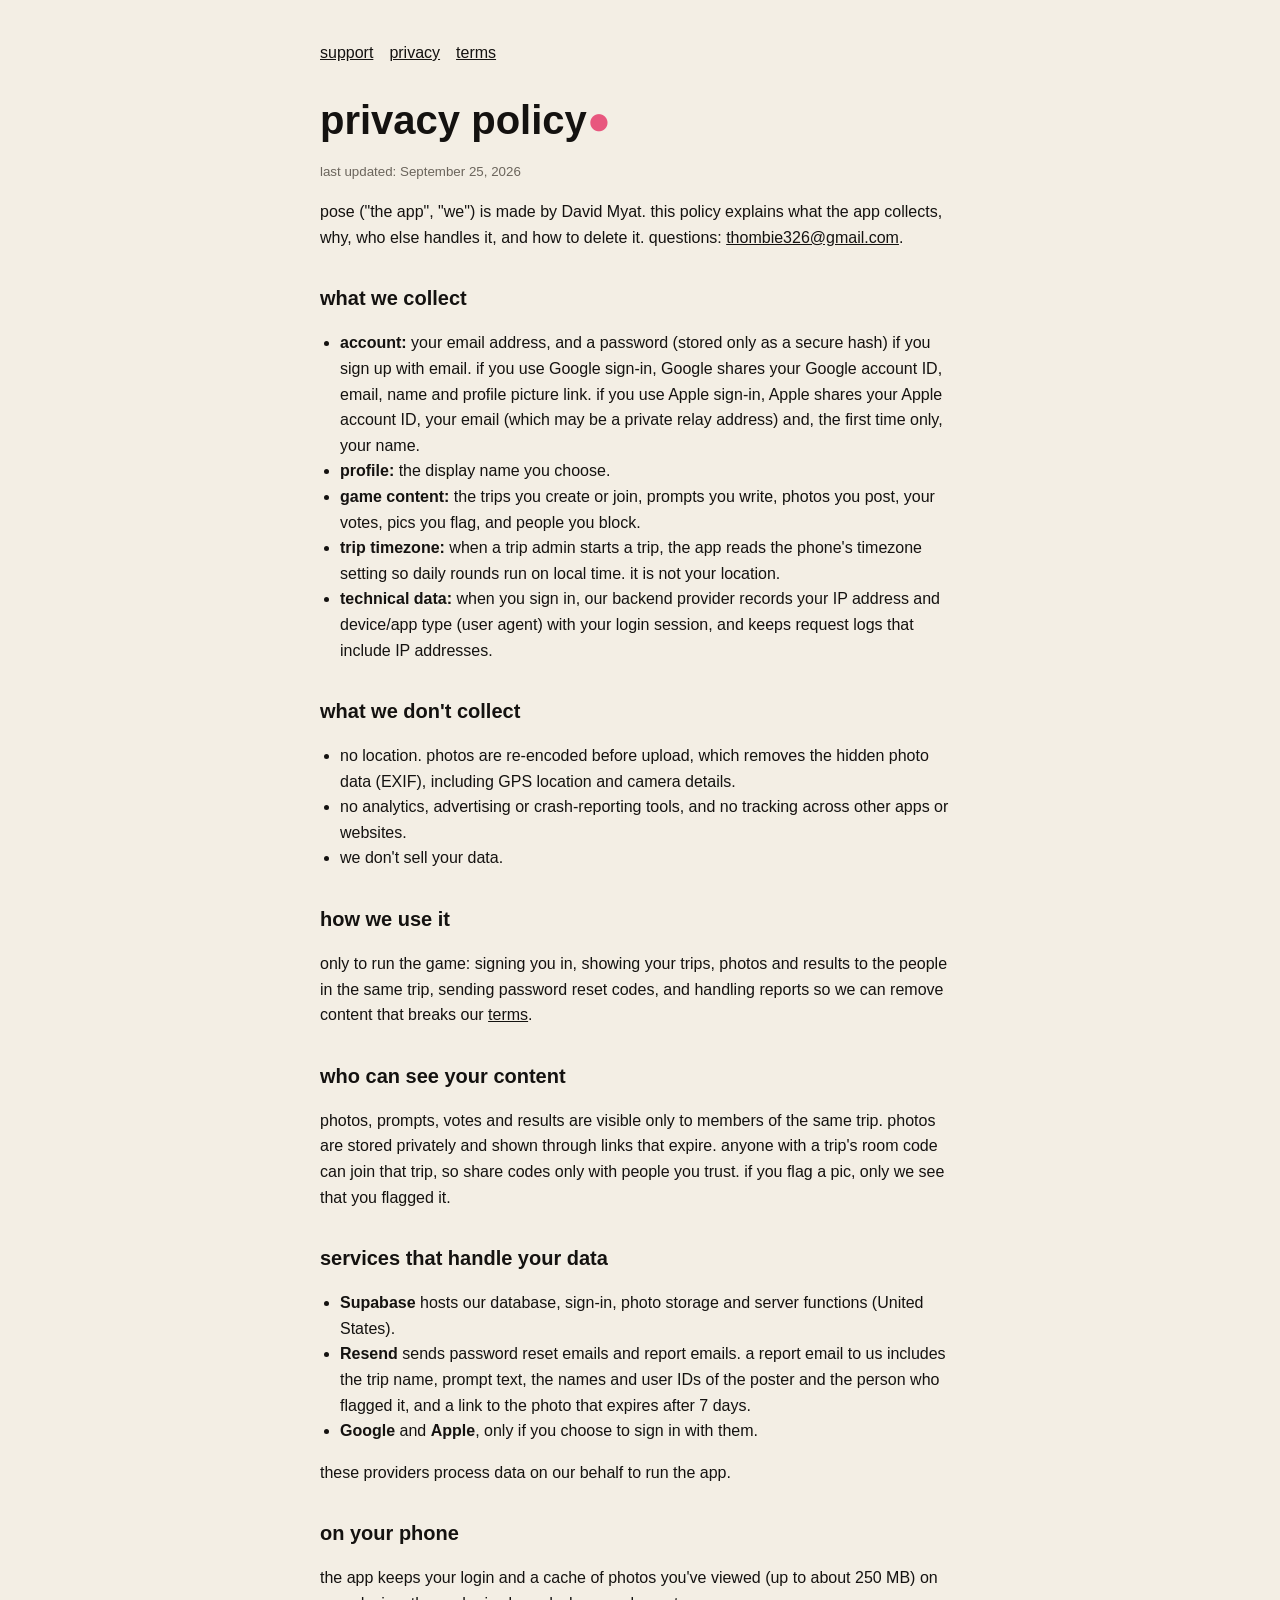
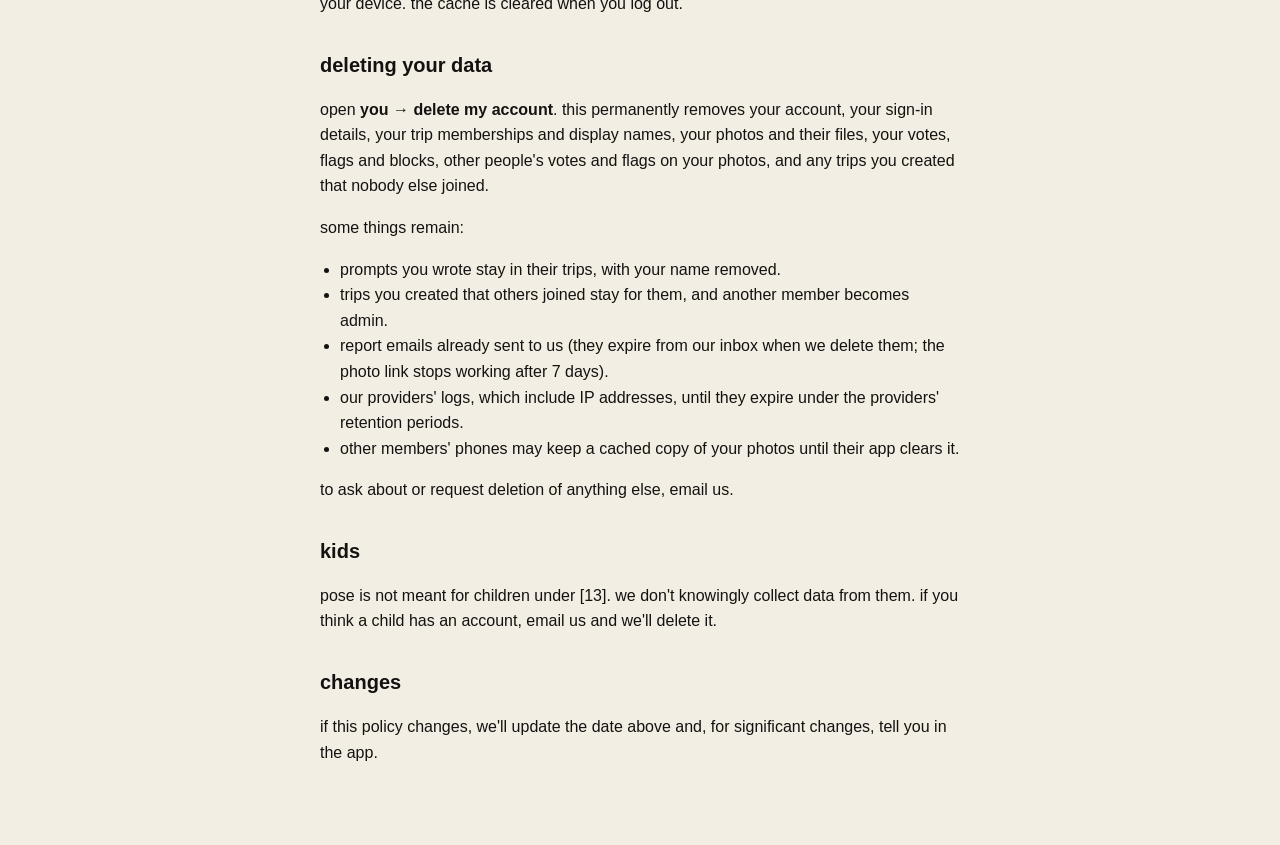
==== privacy.html @ 8d49477a "Add files via upload" ====
<!doctype html>
<html lang="en">
  <head>
    <meta charset="utf-8" />
    <meta name="viewport" content="width=device-width, initial-scale=1" />
    <title>pose · privacy policy</title>
    <style>
      body {
        margin: 0;
        background: #f3eee4;
        color: #141210;
        font:
          16px/1.6 Helvetica,
          Arial,
          sans-serif;
      }
      main {
        max-width: 640px;
        margin: 0 auto;
        padding: 40px 20px 64px;
      }
      h1 {
        font-size: 40px;
        line-height: 1.1;
        margin: 32px 0 8px;
      }
      h2 {
        font-size: 20px;
        margin: 32px 0 8px;
      }
      a {
        color: #141210;
      }
      .dot {
        color: #e8577e;
      }
      ul {
        padding-left: 20px;
      }
      nav a {
        margin-right: 16px;
      }
      small {
        color: #6b655c;
      }
    </style>
  </head>
  <body>
    <main>
      <nav>
        <a href="index.html">support</a><a href="privacy.html">privacy</a
        ><a href="terms.html">terms</a>
      </nav>
      <h1>privacy policy<span class="dot">●</span></h1>
      <p><small>last updated: September 25, 2026</small></p>

      <p>
        pose ("the app", "we") is made by David Myat. this policy explains what
        the app collects, why, who else handles it, and how to delete it.
        questions:
        <a href="mailto:thombie326@gmail.com">thombie326@gmail.com</a>.
      </p>

      <h2>what we collect</h2>
      <ul>
        <li>
          <strong>account:</strong> your email address, and a password (stored
          only as a secure hash) if you sign up with email. if you use Google
          sign-in, Google shares your Google account ID, email, name and profile
          picture link. if you use Apple sign-in, Apple shares your Apple
          account ID, your email (which may be a private relay address) and, the
          first time only, your name.
        </li>
        <li><strong>profile:</strong> the display name you choose.</li>
        <li>
          <strong>game content:</strong> the trips you create or join, prompts
          you write, photos you post, your votes, pics you flag, and people you
          block.
        </li>
        <li>
          <strong>trip timezone:</strong> when a trip admin starts a trip, the
          app reads the phone's timezone setting so daily rounds run on local
          time. it is not your location.
        </li>
        <li>
          <strong>technical data:</strong> when you sign in, our backend
          provider records your IP address and device/app type (user agent) with
          your login session, and keeps request logs that include IP addresses.
        </li>
      </ul>

      <h2>what we don't collect</h2>
      <ul>
        <li>
          no location. photos are re-encoded before upload, which removes the
          hidden photo data (EXIF), including GPS location and camera details.
        </li>
        <li>
          no analytics, advertising or crash-reporting tools, and no tracking
          across other apps or websites.
        </li>
        <li>we don't sell your data.</li>
      </ul>

      <h2>how we use it</h2>
      <p>
        only to run the game: signing you in, showing your trips, photos and
        results to the people in the same trip, sending password reset codes,
        and handling reports so we can remove content that breaks our
        <a href="terms.html">terms</a>.
      </p>

      <h2>who can see your content</h2>
      <p>
        photos, prompts, votes and results are visible only to members of the
        same trip. photos are stored privately and shown through links that
        expire. anyone with a trip's room code can join that trip, so share
        codes only with people you trust. if you flag a pic, only we see that
        you flagged it.
      </p>

      <h2>services that handle your data</h2>
      <ul>
        <li>
          <strong>Supabase</strong> hosts our database, sign-in, photo storage
          and server functions (United States).
        </li>
        <li>
          <strong>Resend</strong> sends password reset emails and report emails.
          a report email to us includes the trip name, prompt text, the names
          and user IDs of the poster and the person who flagged it, and a link
          to the photo that expires after 7 days.
        </li>
        <li>
          <strong>Google</strong> and <strong>Apple</strong>, only if you choose
          to sign in with them.
        </li>
      </ul>
      <p>these providers process data on our behalf to run the app.</p>

      <h2>on your phone</h2>
      <p>
        the app keeps your login and a cache of photos you've viewed (up to
        about 250 MB) on your device. the cache is cleared when you log out.
      </p>

      <h2>deleting your data</h2>
      <p>
        open <strong>you → delete my account</strong>. this permanently removes
        your account, your sign-in details, your trip memberships and display
        names, your photos and their files, your votes, flags and blocks, other
        people's votes and flags on your photos, and any trips you created that
        nobody else joined.
      </p>
      <p>some things remain:</p>
      <ul>
        <li>prompts you wrote stay in their trips, with your name removed.</li>
        <li>
          trips you created that others joined stay for them, and another member
          becomes admin.
        </li>
        <li>
          report emails already sent to us (they expire from our inbox when we
          delete them; the photo link stops working after 7 days).
        </li>
        <li>
          our providers' logs, which include IP addresses, until they expire
          under the providers' retention periods.
        </li>
        <li>
          other members' phones may keep a cached copy of your photos until
          their app clears it.
        </li>
      </ul>
      <p>to ask about or request deletion of anything else, email us.</p>

      <h2>kids</h2>
      <p>
        pose is not meant for children under [13]. we don't knowingly collect
        data from them. if you think a child has an account, email us and we'll
        delete it.
      </p>

      <h2>changes</h2>
      <p>
        if this policy changes, we'll update the date above and, for significant
        changes, tell you in the app.
      </p>
    </main>
  </body>
</html>
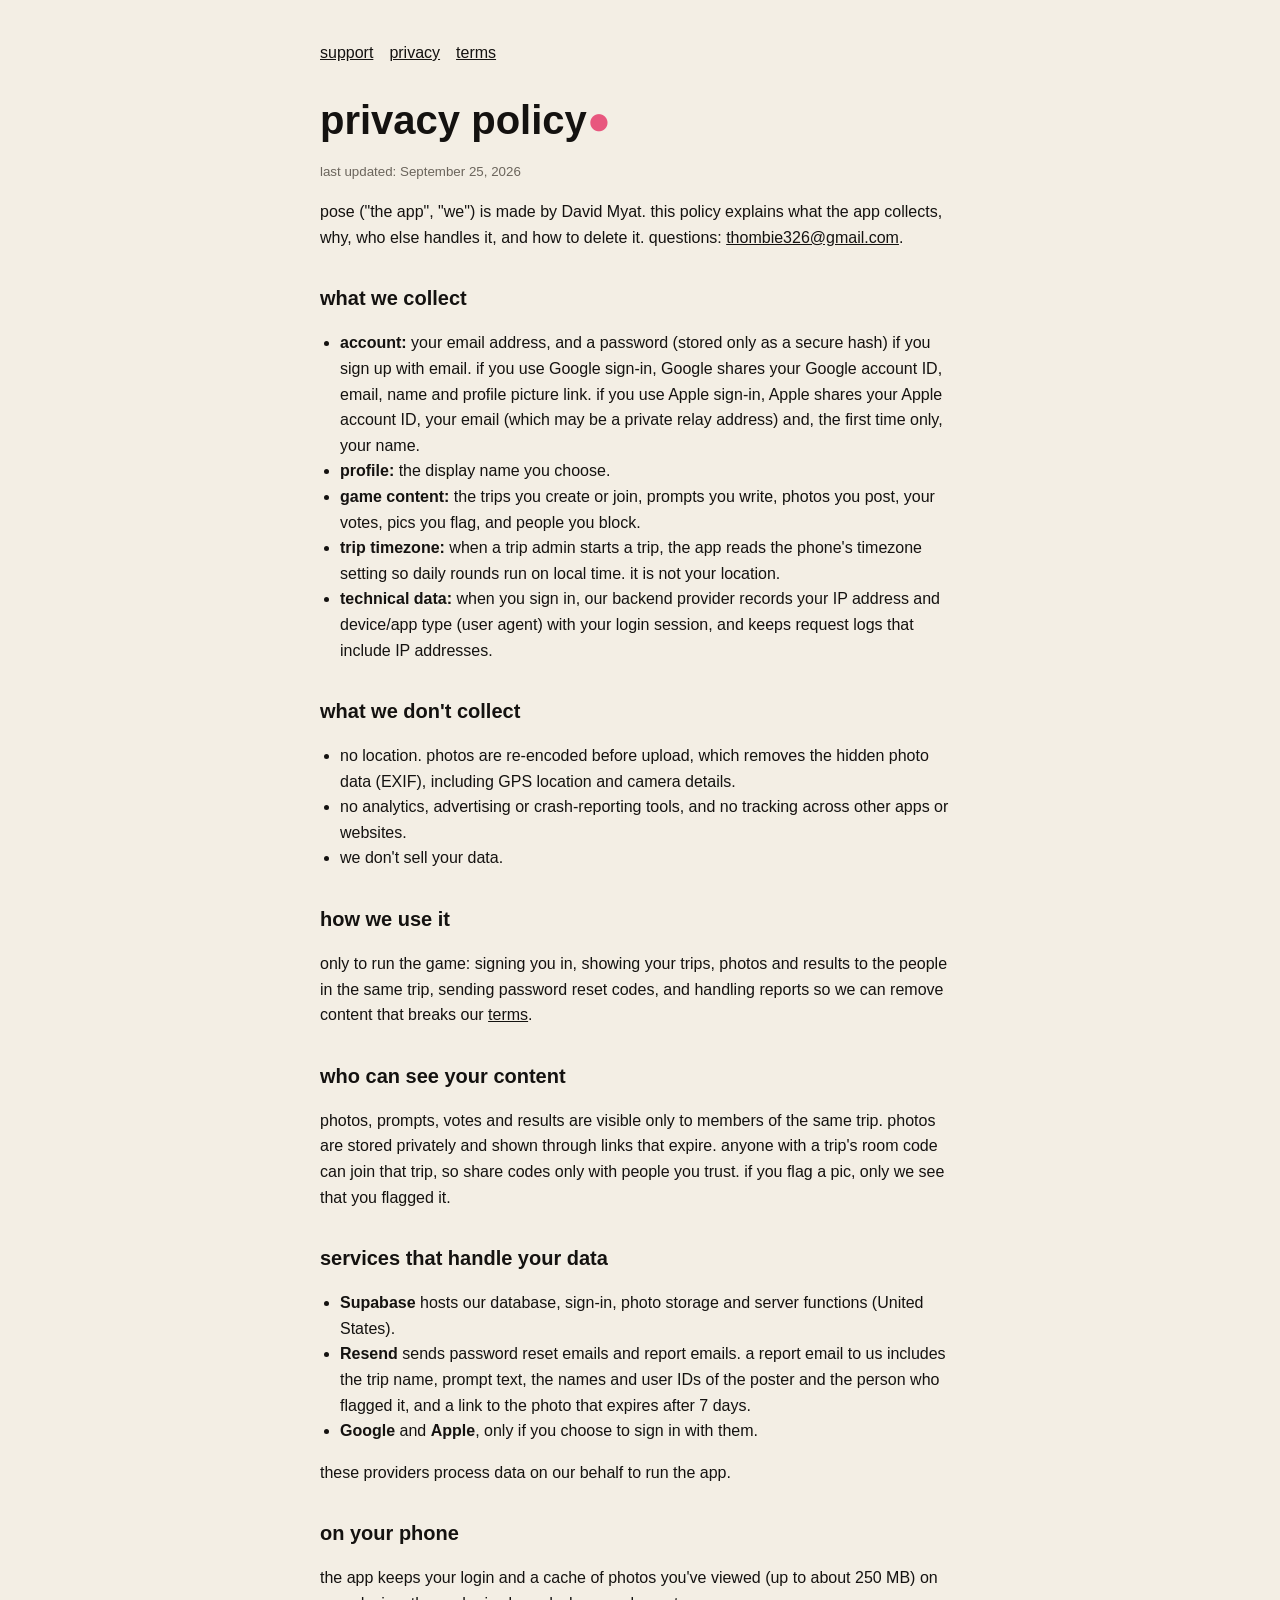
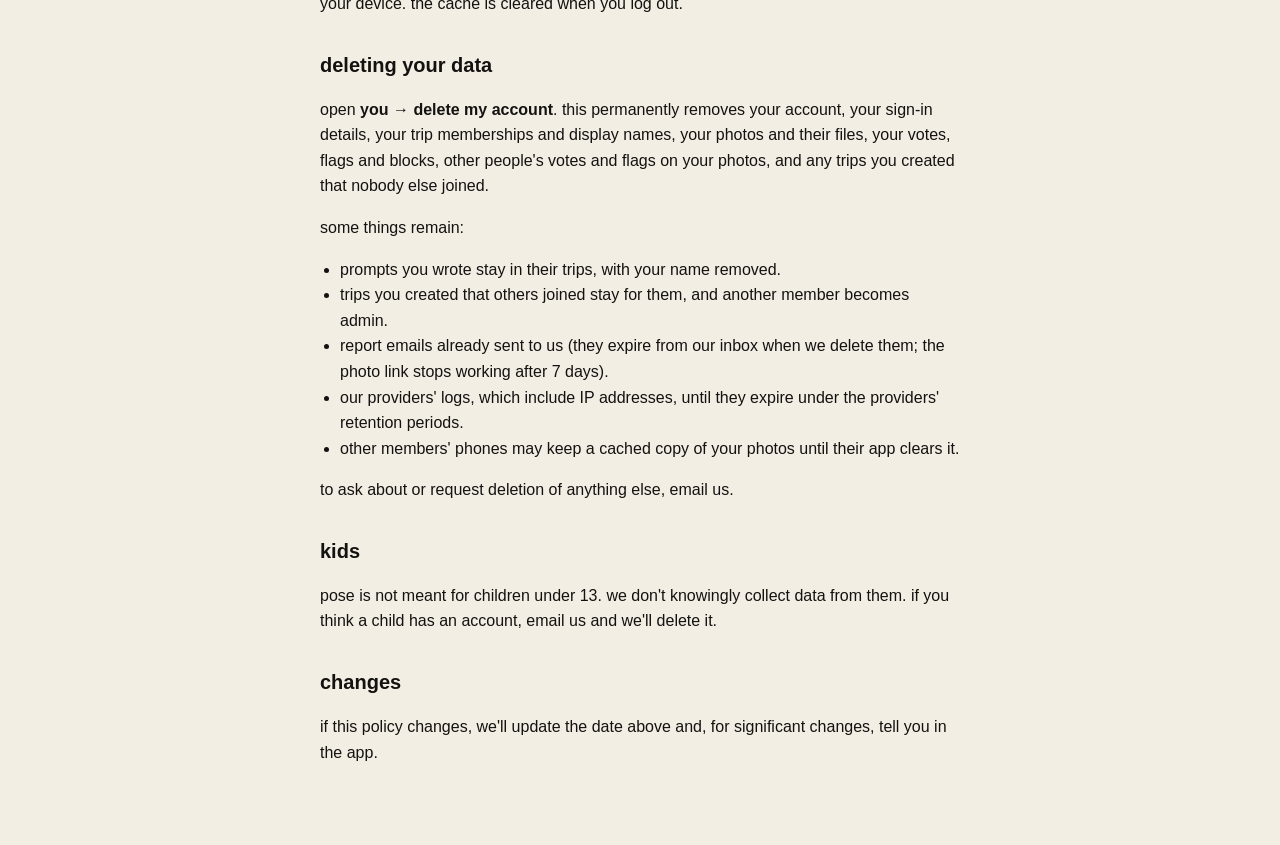
==== commit 277a3b7d: "Fix typo in age restriction for children" ====
--- a/privacy.html
+++ b/privacy.html
@@ -176,7 +176,7 @@
 
       <h2>kids</h2>
       <p>
-        pose is not meant for children under [13]. we don't knowingly collect
+        pose is not meant for children under 13. we don't knowingly collect
         data from them. if you think a child has an account, email us and we'll
         delete it.
       </p>
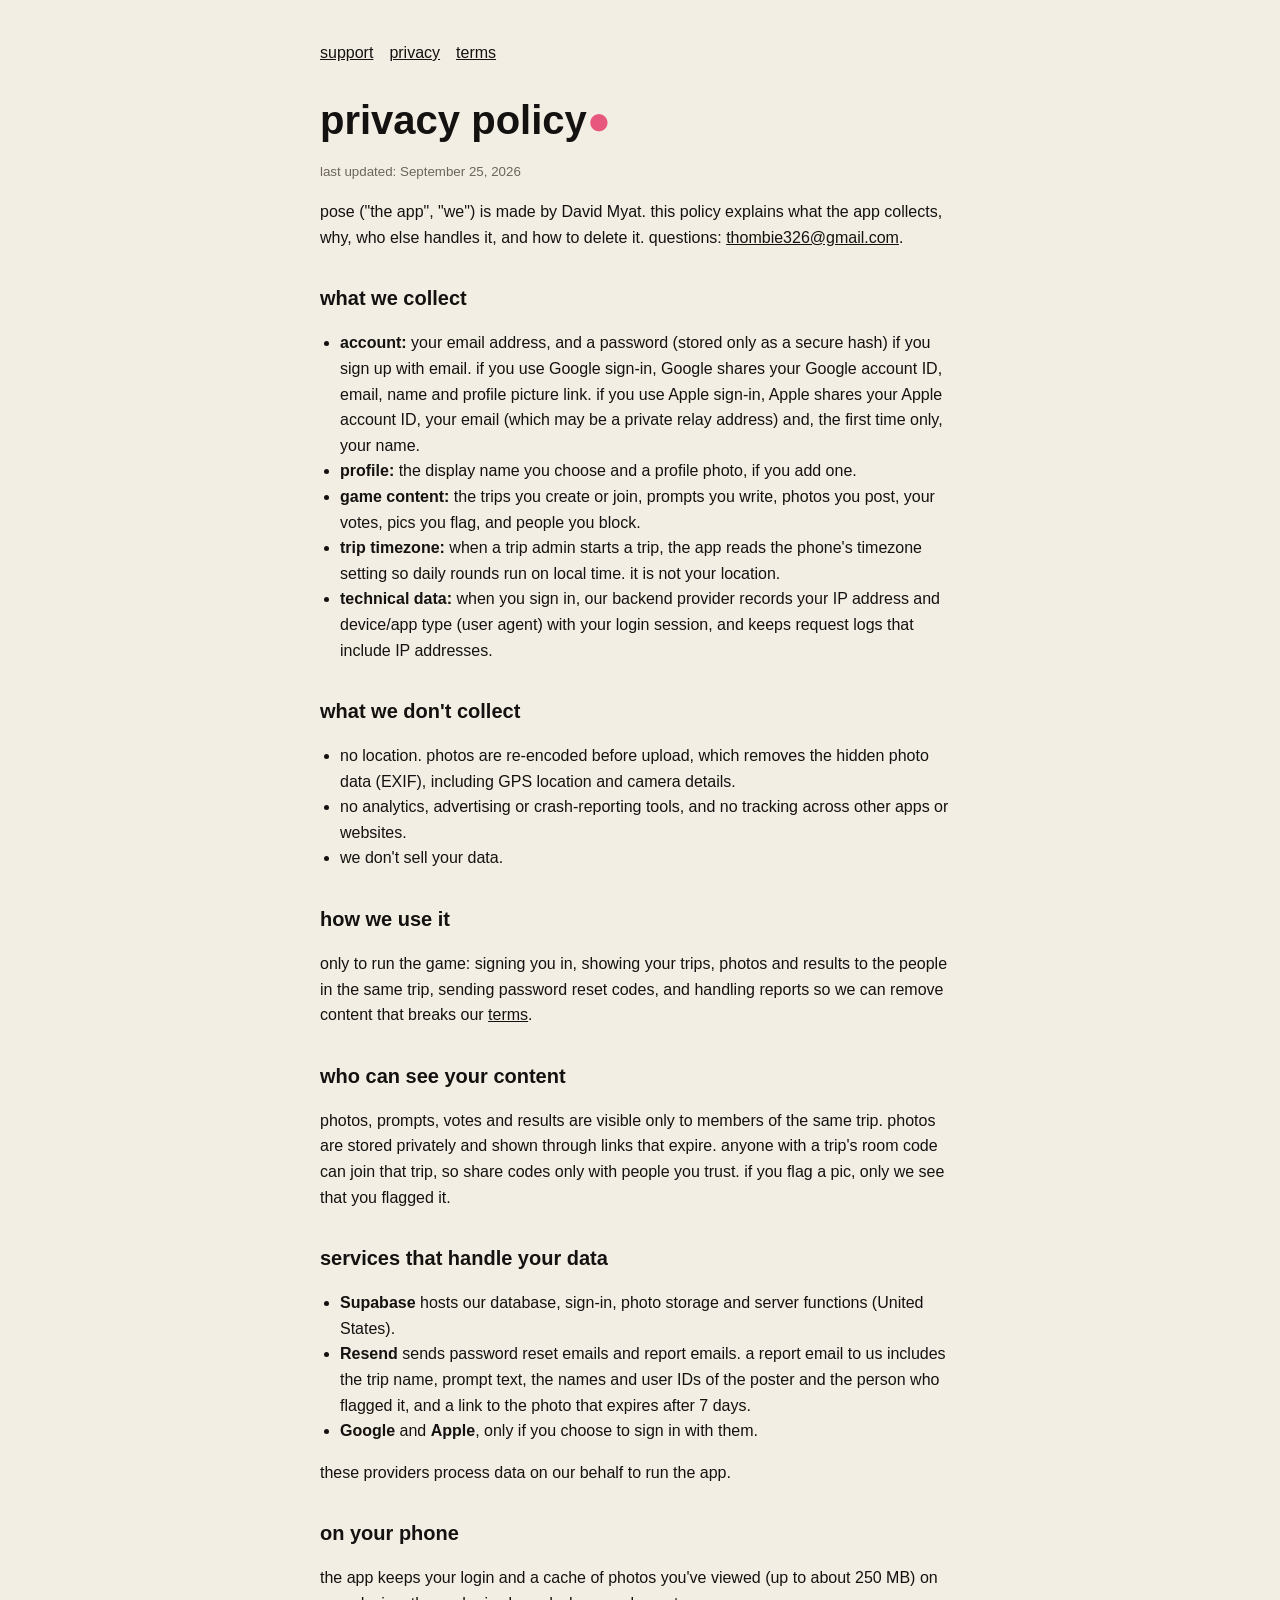
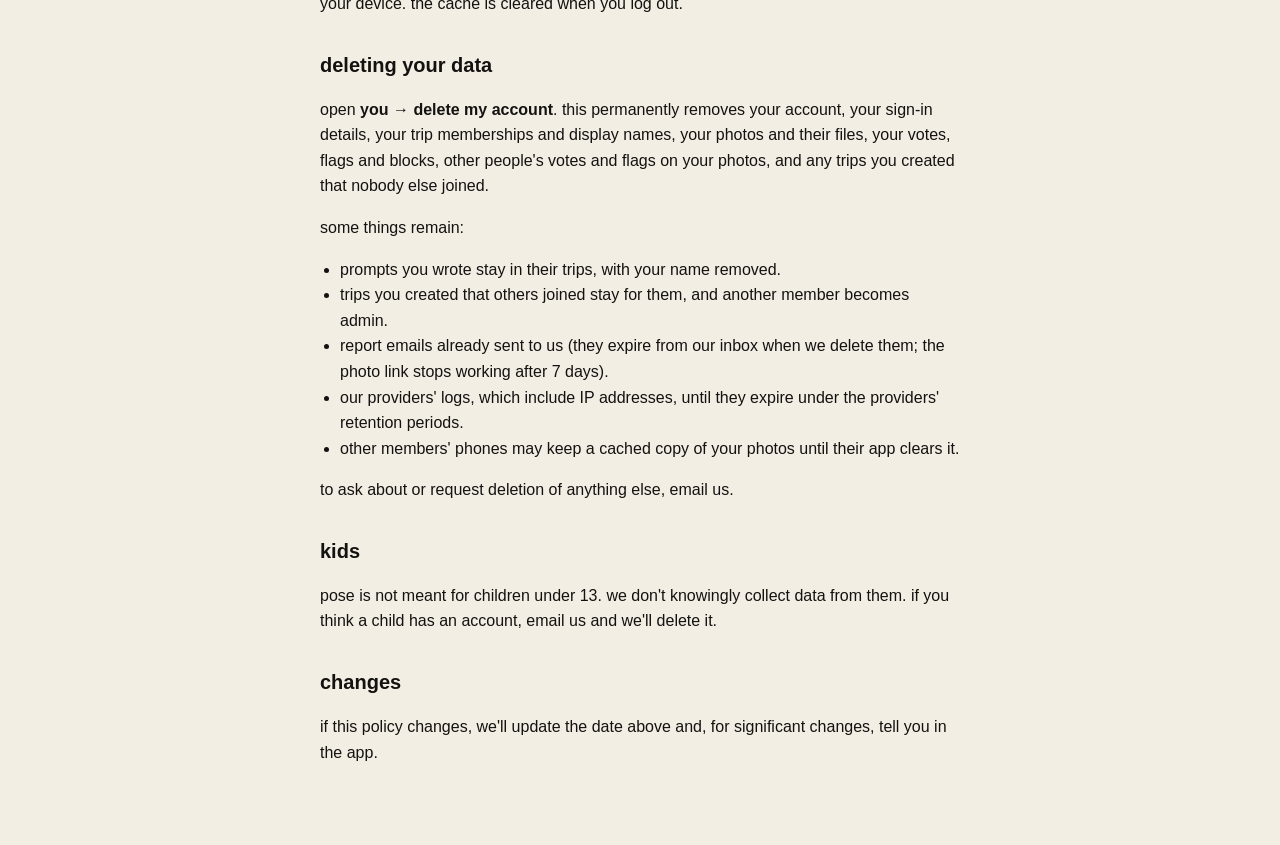
==== commit 49c1fa56: "Enhance profile details in privacy policy Updated the profile information to include a profile photo" ====
--- a/privacy.html
+++ b/privacy.html
@@ -71,7 +71,7 @@
           account ID, your email (which may be a private relay address) and, the
           first time only, your name.
         </li>
-        <li><strong>profile:</strong> the display name you choose.</li>
+        <li><strong>profile:</strong> the display name you choose and a profile photo, if you add one.</li>
         <li>
           <strong>game content:</strong> the trips you create or join, prompts
           you write, photos you post, your votes, pics you flag, and people you
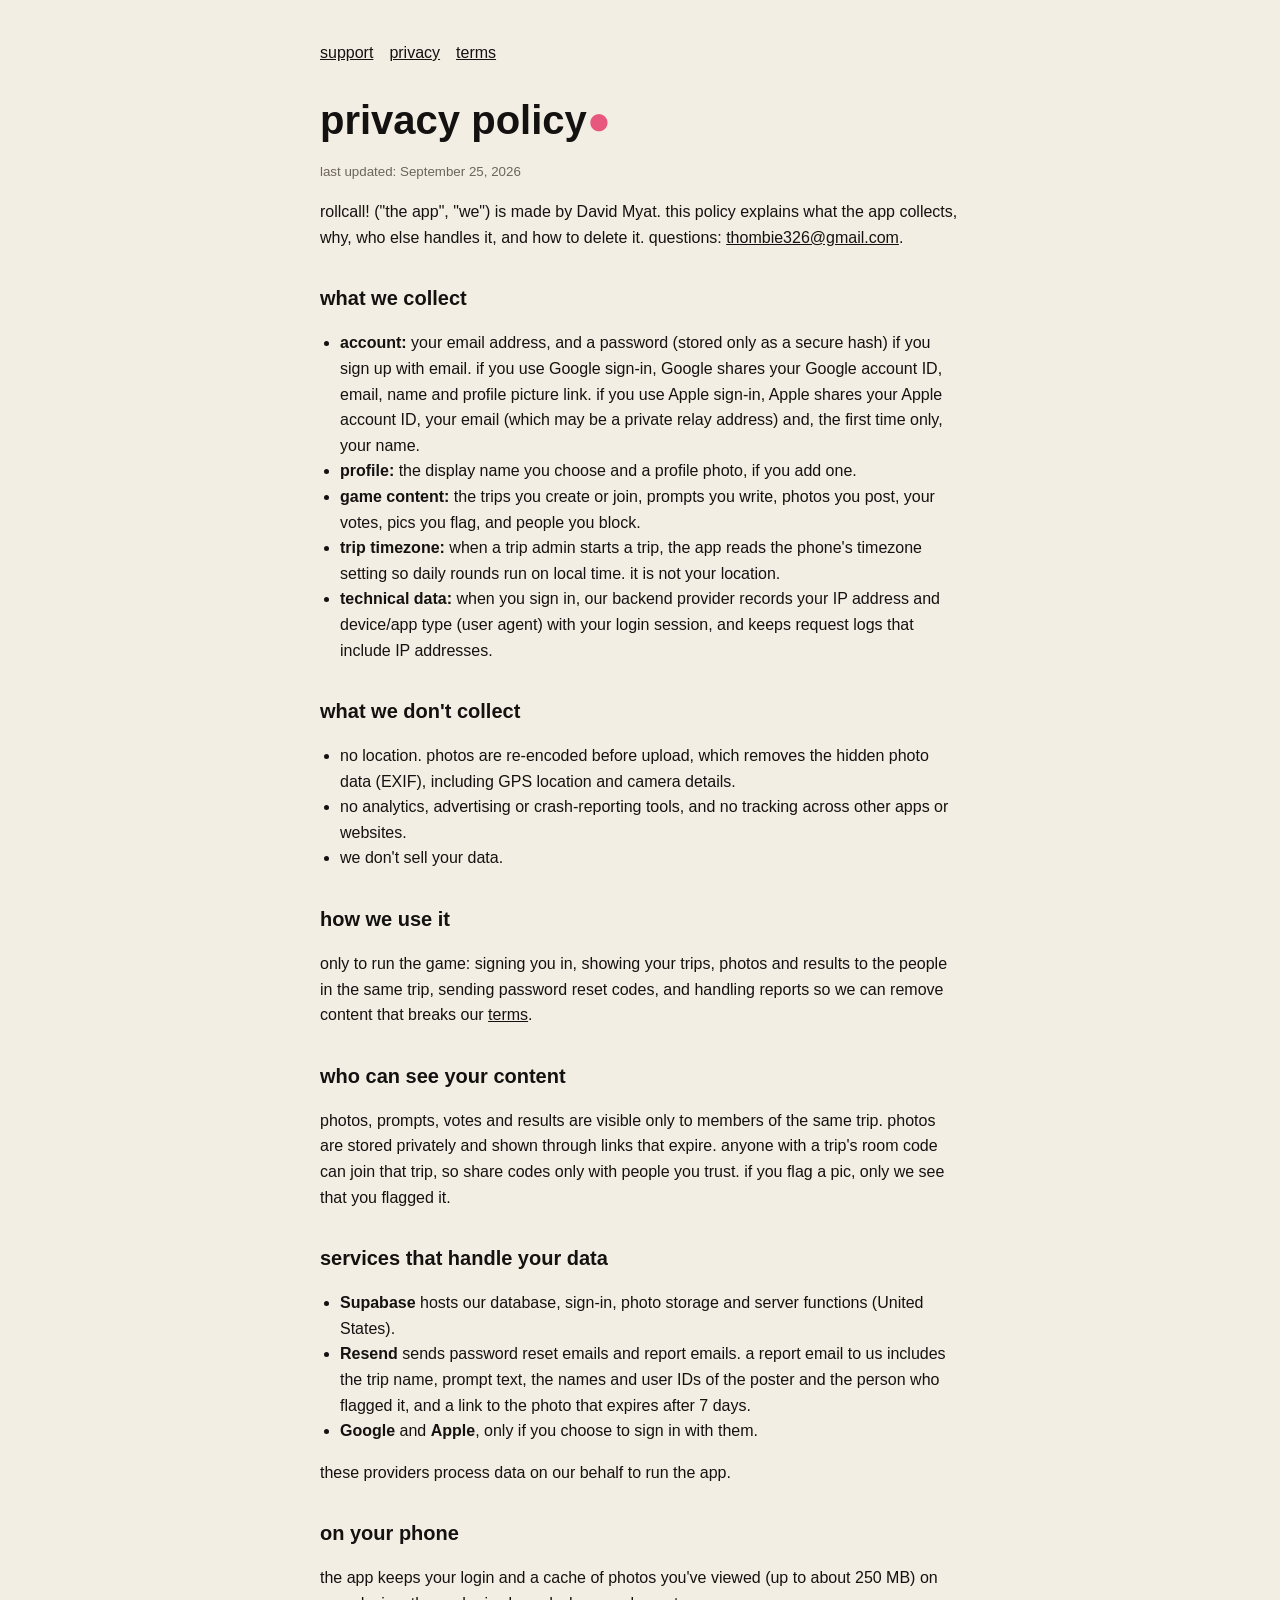
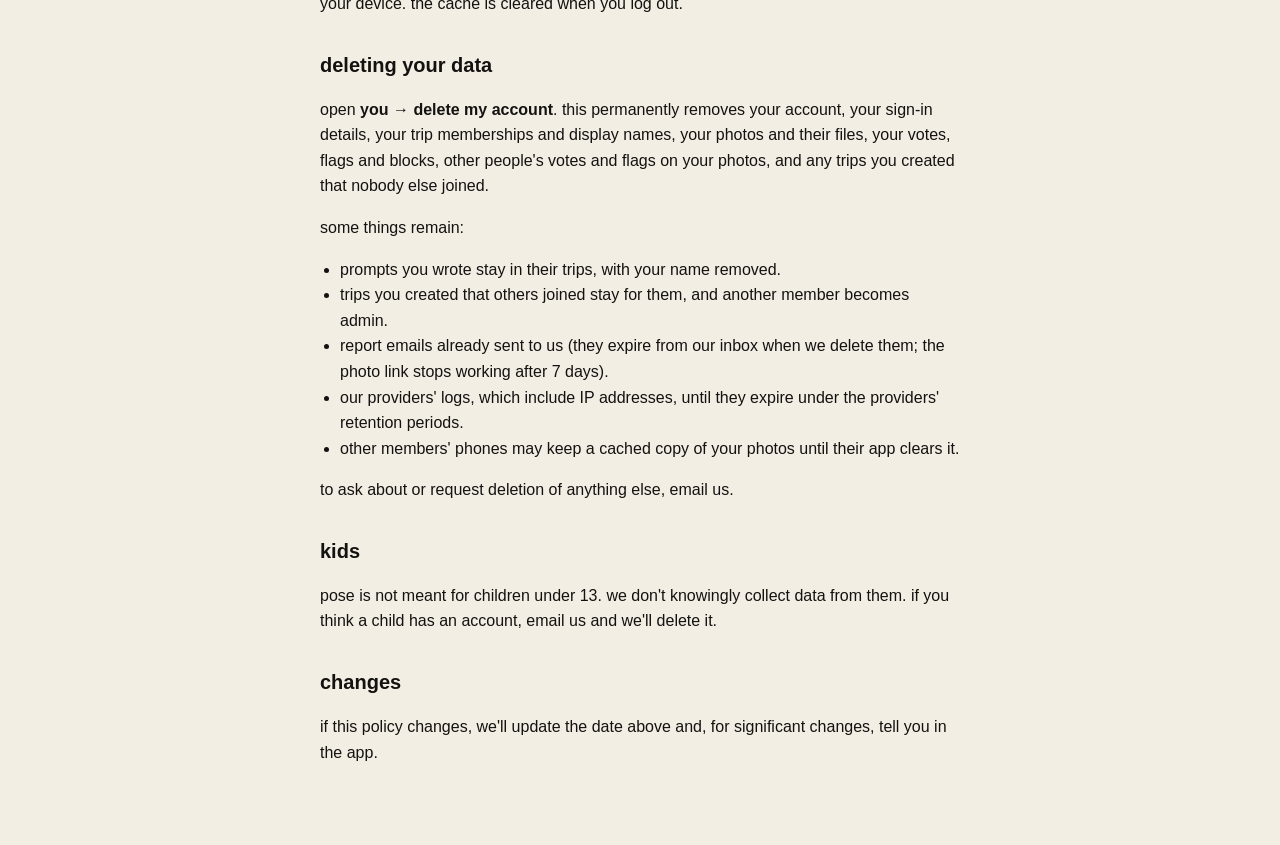
==== commit 563c42fa: "Update app name in privacy policy" ====
--- a/privacy.html
+++ b/privacy.html
@@ -3,7 +3,7 @@
   <head>
     <meta charset="utf-8" />
     <meta name="viewport" content="width=device-width, initial-scale=1" />
-    <title>pose · privacy policy</title>
+    <title>rollcall! · privacy policy</title>
     <style>
       body {
         margin: 0;
@@ -55,7 +55,7 @@
       <p><small>last updated: September 25, 2026</small></p>
 
       <p>
-        pose ("the app", "we") is made by David Myat. this policy explains what
+        rollcall! ("the app", "we") is made by David Myat. this policy explains what
         the app collects, why, who else handles it, and how to delete it.
         questions:
         <a href="mailto:thombie326@gmail.com">thombie326@gmail.com</a>.
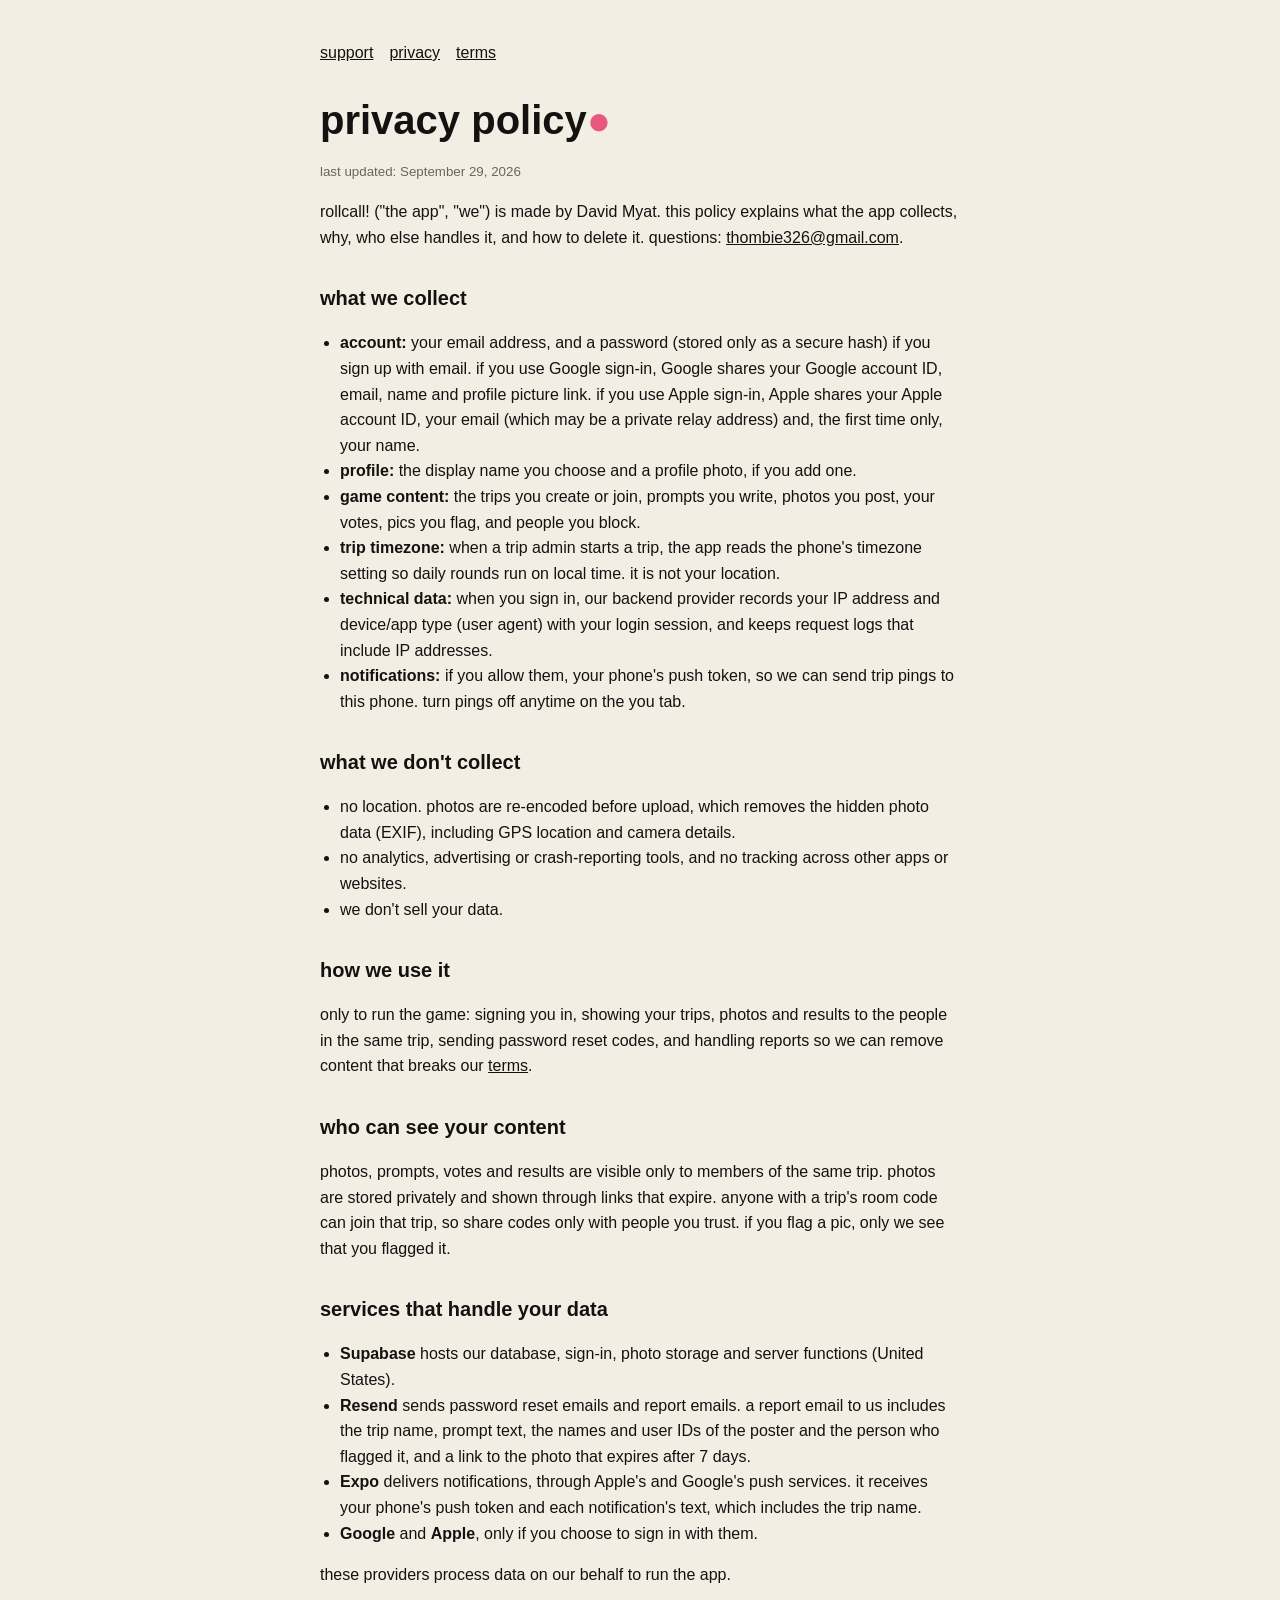
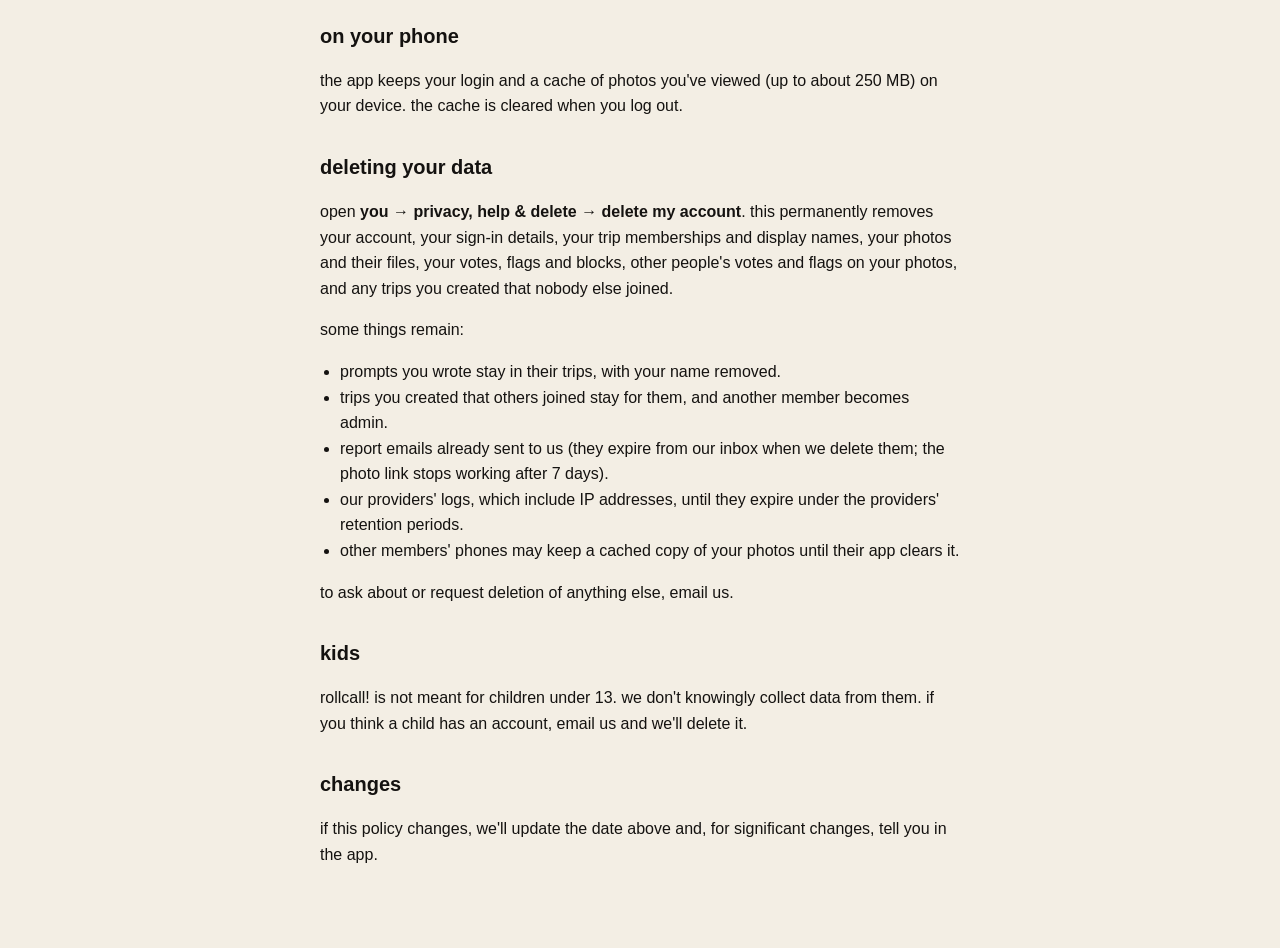
==== commit 2e26bda1: "Privacy: Expo push service, push token, deletion path, rollcall! name; drop the working-name line Co" ====
--- a/privacy.html
+++ b/privacy.html
@@ -52,7 +52,7 @@
         ><a href="terms.html">terms</a>
       </nav>
       <h1>privacy policy<span class="dot">●</span></h1>
-      <p><small>last updated: September 25, 2026</small></p>
+      <p><small>last updated: September 29, 2026</small></p>
 
       <p>
         rollcall! ("the app", "we") is made by David Myat. this policy explains what
@@ -87,6 +87,11 @@
           provider records your IP address and device/app type (user agent) with
           your login session, and keeps request logs that include IP addresses.
         </li>
+        <li>
+          <strong>notifications:</strong> if you allow them, your phone's push
+          token, so we can send trip pings to this phone. turn pings off anytime
+          on the you tab.
+        </li>
       </ul>
 
       <h2>what we don't collect</h2>
@@ -132,6 +137,11 @@
           to the photo that expires after 7 days.
         </li>
         <li>
+          <strong>Expo</strong> delivers notifications, through Apple's and
+          Google's push services. it receives your phone's push token and each
+          notification's text, which includes the trip name.
+        </li>
+        <li>
           <strong>Google</strong> and <strong>Apple</strong>, only if you choose
           to sign in with them.
         </li>
@@ -146,7 +156,7 @@
 
       <h2>deleting your data</h2>
       <p>
-        open <strong>you → delete my account</strong>. this permanently removes
+        open <strong>you → privacy, help &amp; delete → delete my account</strong>. this permanently removes
         your account, your sign-in details, your trip memberships and display
         names, your photos and their files, your votes, flags and blocks, other
         people's votes and flags on your photos, and any trips you created that
@@ -176,7 +186,7 @@
 
       <h2>kids</h2>
       <p>
-        pose is not meant for children under 13. we don't knowingly collect
+        rollcall! is not meant for children under 13. we don't knowingly collect
         data from them. if you think a child has an account, email us and we'll
         delete it.
       </p>
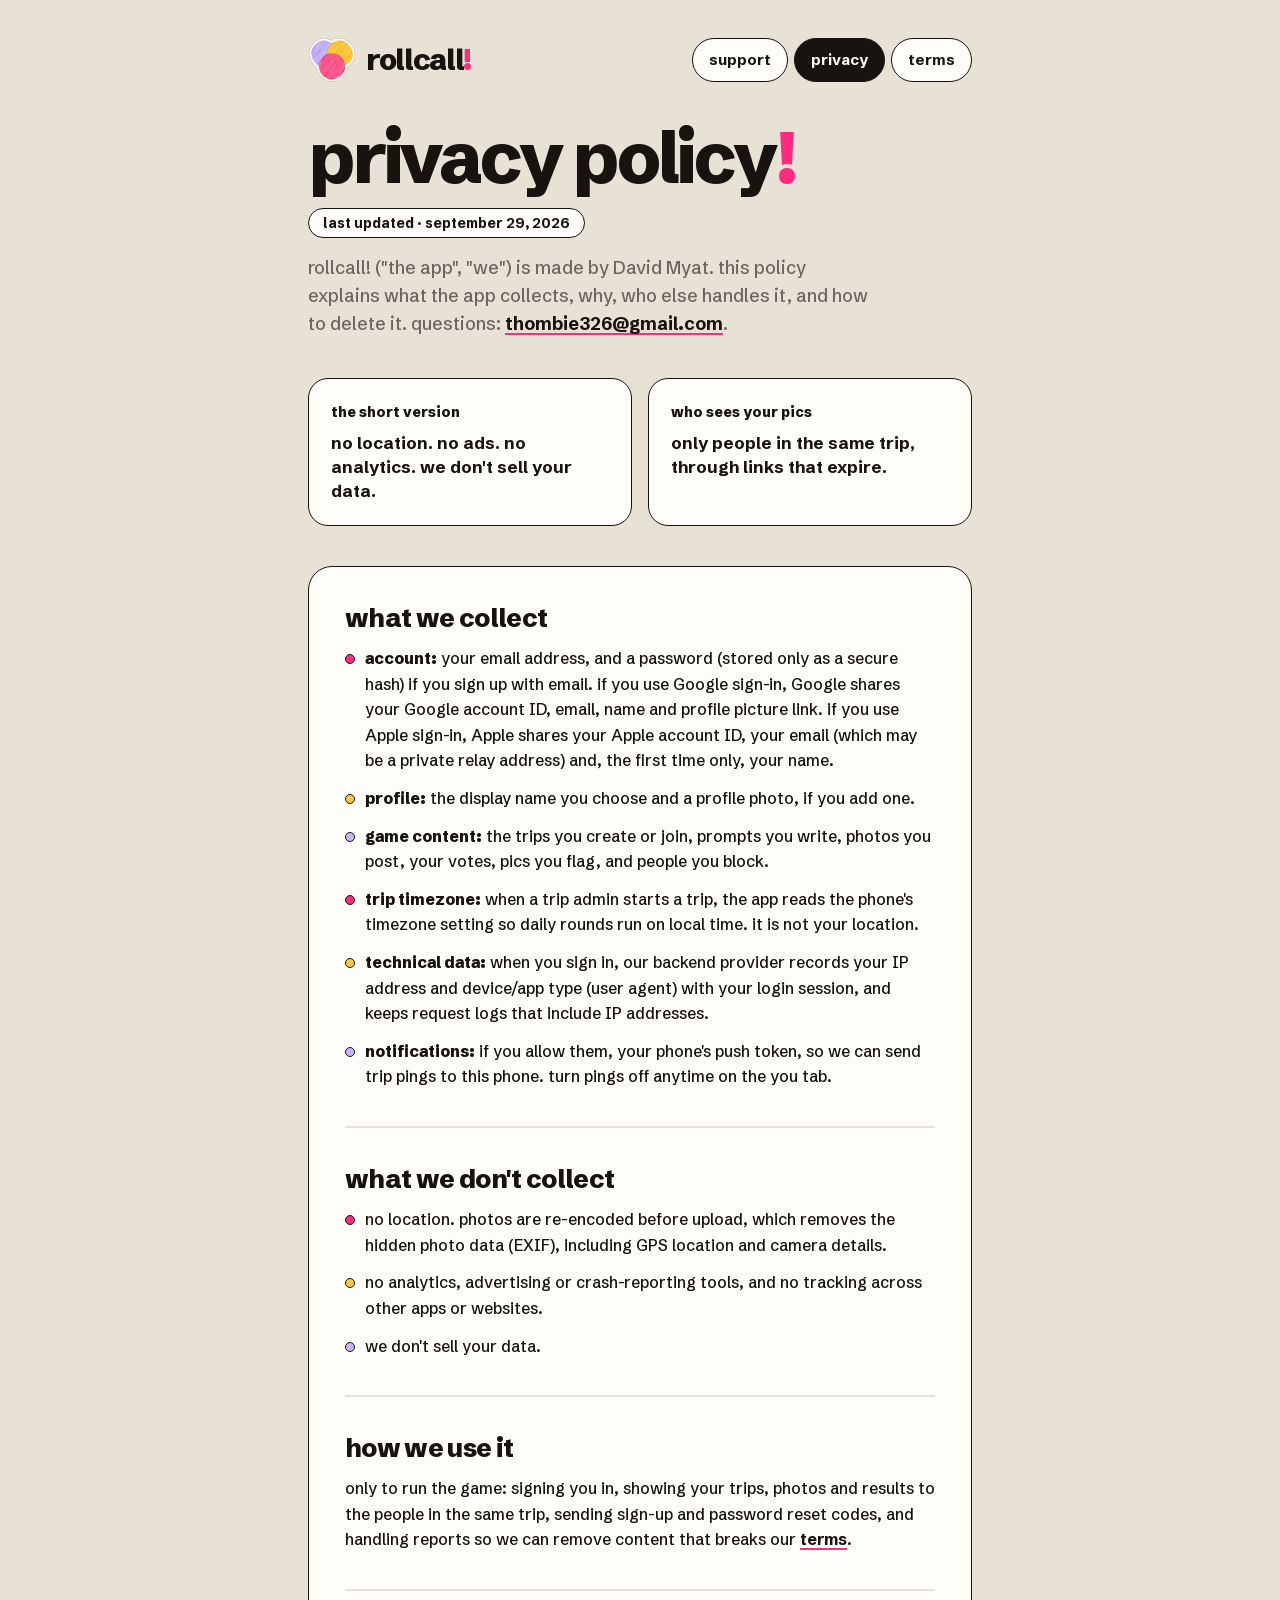
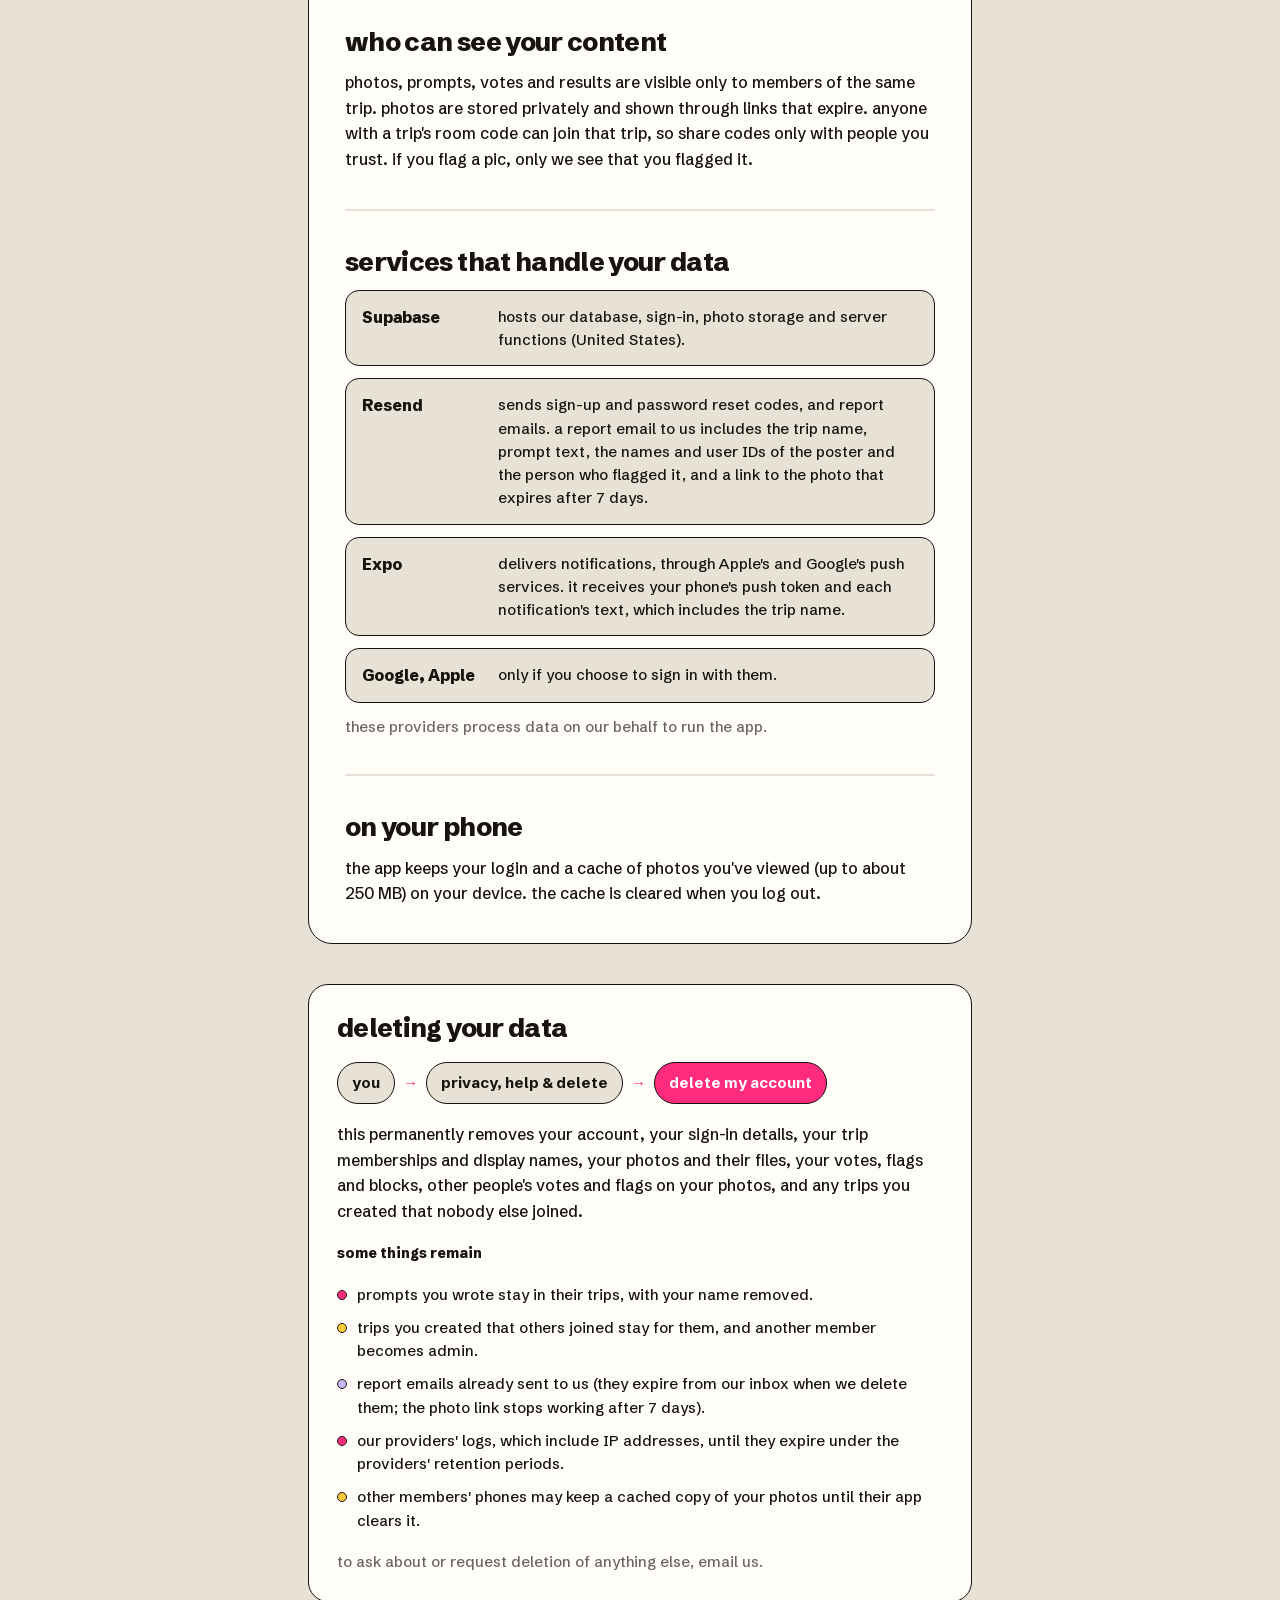
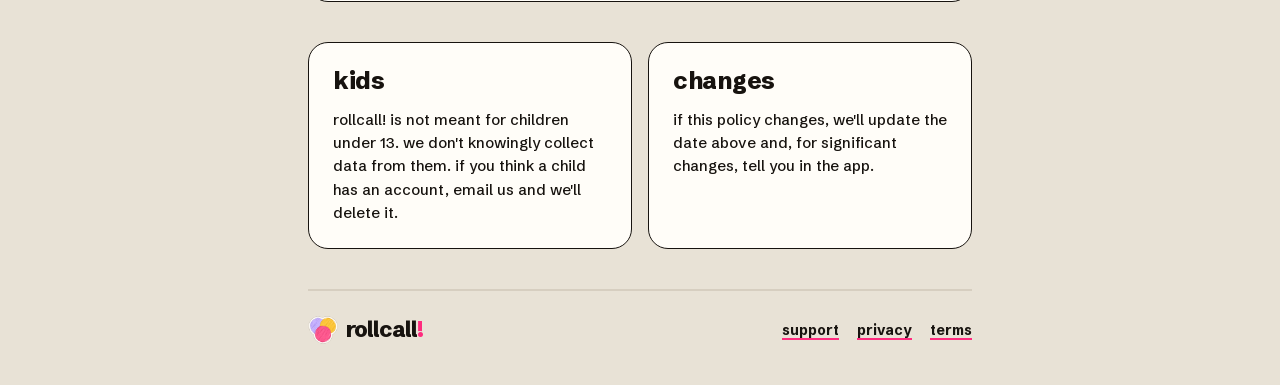
==== commit 812a8256: "Update privacy.html" ====
--- a/privacy.html
+++ b/privacy.html
@@ -1,201 +1,103 @@
 <!doctype html>
 <html lang="en">
-  <head>
-    <meta charset="utf-8" />
-    <meta name="viewport" content="width=device-width, initial-scale=1" />
-    <title>rollcall! · privacy policy</title>
-    <style>
-      body {
-        margin: 0;
-        background: #f3eee4;
-        color: #141210;
-        font:
-          16px/1.6 Helvetica,
-          Arial,
-          sans-serif;
-      }
-      main {
-        max-width: 640px;
-        margin: 0 auto;
-        padding: 40px 20px 64px;
-      }
-      h1 {
-        font-size: 40px;
-        line-height: 1.1;
-        margin: 32px 0 8px;
-      }
-      h2 {
-        font-size: 20px;
-        margin: 32px 0 8px;
-      }
-      a {
-        color: #141210;
-      }
-      .dot {
-        color: #e8577e;
-      }
-      ul {
-        padding-left: 20px;
-      }
-      nav a {
-        margin-right: 16px;
-      }
-      small {
-        color: #6b655c;
-      }
-    </style>
-  </head>
-  <body>
-    <main>
-      <nav>
-        <a href="index.html">support</a><a href="privacy.html">privacy</a
-        ><a href="terms.html">terms</a>
-      </nav>
-      <h1>privacy policy<span class="dot">●</span></h1>
-      <p><small>last updated: September 29, 2026</small></p>
+<head>
+<meta charset="utf-8">
+<meta name="viewport" content="width=device-width, initial-scale=1">
+<title>rollcall! · privacy</title>
+<link rel="icon" type="image/png" sizes="32x32" href="favicon-32.png">
+<link rel="apple-touch-icon" href="apple-touch-icon-180.png">
+<link rel="preload" href="fonts/schibsted-grotesk.woff2" as="font" type="font/woff2" crossorigin>
+<link rel="stylesheet" href="site.css">
+</head>
+<body>
+<main>
+  <header class="top">
+    <a class="brand" href="index.html"><img src="rollcall-mark-192.png" alt=""><span>rollcall<span class="bang">!</span></span></a>
+    <nav class="tabs"><a href="index.html">support</a><a href="privacy.html" aria-current="page">privacy</a><a href="terms.html">terms</a></nav>
+  </header>
 
-      <p>
-        rollcall! ("the app", "we") is made by David Myat. this policy explains what
-        the app collects, why, who else handles it, and how to delete it.
-        questions:
-        <a href="mailto:thombie326@gmail.com">thombie326@gmail.com</a>.
-      </p>
+  <div class="hero">
+    <h1>privacy policy<span>!</span></h1>
+    <span class="pill">last updated · september 29, 2026</span>
+    <p class="lede">rollcall! ("the app", "we") is made by David Myat. this policy explains what the app collects, why, who else handles it, and how to delete it. questions: <a href="mailto:thombie326@gmail.com">thombie326@gmail.com</a>.</p>
+  </div>
 
+  <div class="grid">
+    <section class="card summary"><h4>the short version</h4><p>no location. no ads. no analytics. we don't sell your data.</p></section>
+    <section class="card summary"><h4>who sees your pics</h4><p>only people in the same trip, through links that expire.</p></section>
+  </div>
+
+  <div class="card big">
+    <section>
       <h2>what we collect</h2>
-      <ul>
-        <li>
-          <strong>account:</strong> your email address, and a password (stored
-          only as a secure hash) if you sign up with email. if you use Google
-          sign-in, Google shares your Google account ID, email, name and profile
-          picture link. if you use Apple sign-in, Apple shares your Apple
-          account ID, your email (which may be a private relay address) and, the
-          first time only, your name.
-        </li>
+      <ul class="dots">
+        <li><strong>account:</strong> your email address, and a password (stored only as a secure hash) if you sign up with email. if you use Google sign-in, Google shares your Google account ID, email, name and profile picture link. if you use Apple sign-in, Apple shares your Apple account ID, your email (which may be a private relay address) and, the first time only, your name.</li>
         <li><strong>profile:</strong> the display name you choose and a profile photo, if you add one.</li>
-        <li>
-          <strong>game content:</strong> the trips you create or join, prompts
-          you write, photos you post, your votes, pics you flag, and people you
-          block.
-        </li>
-        <li>
-          <strong>trip timezone:</strong> when a trip admin starts a trip, the
-          app reads the phone's timezone setting so daily rounds run on local
-          time. it is not your location.
-        </li>
-        <li>
-          <strong>technical data:</strong> when you sign in, our backend
-          provider records your IP address and device/app type (user agent) with
-          your login session, and keeps request logs that include IP addresses.
-        </li>
-        <li>
-          <strong>notifications:</strong> if you allow them, your phone's push
-          token, so we can send trip pings to this phone. turn pings off anytime
-          on the you tab.
-        </li>
+        <li><strong>game content:</strong> the trips you create or join, prompts you write, photos you post, your votes, pics you flag, and people you block.</li>
+        <li><strong>trip timezone:</strong> when a trip admin starts a trip, the app reads the phone's timezone setting so daily rounds run on local time. it is not your location.</li>
+        <li><strong>technical data:</strong> when you sign in, our backend provider records your IP address and device/app type (user agent) with your login session, and keeps request logs that include IP addresses.</li>
+        <li><strong>notifications:</strong> if you allow them, your phone's push token, so we can send trip pings to this phone. turn pings off anytime on the you tab.</li>
       </ul>
-
+    </section>
+    <div class="rule"></div>
+    <section>
       <h2>what we don't collect</h2>
-      <ul>
-        <li>
-          no location. photos are re-encoded before upload, which removes the
-          hidden photo data (EXIF), including GPS location and camera details.
-        </li>
-        <li>
-          no analytics, advertising or crash-reporting tools, and no tracking
-          across other apps or websites.
-        </li>
+      <ul class="dots">
+        <li>no location. photos are re-encoded before upload, which removes the hidden photo data (EXIF), including GPS location and camera details.</li>
+        <li>no analytics, advertising or crash-reporting tools, and no tracking across other apps or websites.</li>
         <li>we don't sell your data.</li>
       </ul>
+    </section>
+    <div class="rule"></div>
+    <section>
+      <h2>how we use it</h2>
+      <p>only to run the game: signing you in, showing your trips, photos and results to the people in the same trip, sending sign-up and password reset codes, and handling reports so we can remove content that breaks our <a href="terms.html">terms</a>.</p>
+    </section>
+    <div class="rule"></div>
+    <section>
+      <h2>who can see your content</h2>
+      <p>photos, prompts, votes and results are visible only to members of the same trip. photos are stored privately and shown through links that expire. anyone with a trip's room code can join that trip, so share codes only with people you trust. if you flag a pic, only we see that you flagged it.</p>
+    </section>
+    <div class="rule"></div>
+    <section>
+      <h2>services that handle your data</h2>
+      <div class="service"><b>Supabase</b><span>hosts our database, sign-in, photo storage and server functions (United States).</span></div>
+      <div class="service"><b>Resend</b><span>sends sign-up and password reset codes, and report emails. a report email to us includes the trip name, prompt text, the names and user IDs of the poster and the person who flagged it, and a link to the photo that expires after 7 days.</span></div>
+      <div class="service"><b>Expo</b><span>delivers notifications, through Apple's and Google's push services. it receives your phone's push token and each notification's text, which includes the trip name.</span></div>
+      <div class="service"><b>Google, Apple</b><span>only if you choose to sign in with them.</span></div>
+      <p class="small mid">these providers process data on our behalf to run the app.</p>
+    </section>
+    <div class="rule"></div>
+    <section>
+      <h2>on your phone</h2>
+      <p>the app keeps your login and a cache of photos you've viewed (up to about 250 MB) on your device. the cache is cleared when you log out.</p>
+    </section>
+  </div>
 
-      <h2>how we use it</h2>
-      <p>
-        only to run the game: signing you in, showing your trips, photos and
-        results to the people in the same trip, sending password reset codes,
-        and handling reports so we can remove content that breaks our
-        <a href="terms.html">terms</a>.
-      </p>
+  <section class="card roomy">
+    <h2>deleting your data</h2>
+    <div class="path"><span>you</span><b>→</b><span>privacy, help &amp; delete</span><b>→</b><span>delete my account</span></div>
+    <p>this permanently removes your account, your sign-in details, your trip memberships and display names, your photos and their files, your votes, flags and blocks, other people's votes and flags on your photos, and any trips you created that nobody else joined.</p>
+    <h4>some things remain</h4>
+    <ul class="dots tight">
+      <li>prompts you wrote stay in their trips, with your name removed.</li>
+      <li>trips you created that others joined stay for them, and another member becomes admin.</li>
+      <li>report emails already sent to us (they expire from our inbox when we delete them; the photo link stops working after 7 days).</li>
+      <li>our providers' logs, which include IP addresses, until they expire under the providers' retention periods.</li>
+      <li>other members' phones may keep a cached copy of your photos until their app clears it.</li>
+    </ul>
+    <p class="small mid">to ask about or request deletion of anything else, email us.</p>
+  </section>
 
-      <h2>who can see your content</h2>
-      <p>
-        photos, prompts, votes and results are visible only to members of the
-        same trip. photos are stored privately and shown through links that
-        expire. anyone with a trip's room code can join that trip, so share
-        codes only with people you trust. if you flag a pic, only we see that
-        you flagged it.
-      </p>
+  <div class="grid">
+    <section class="card"><h3>kids</h3><p class="small">rollcall! is not meant for children under 13. we don't knowingly collect data from them. if you think a child has an account, email us and we'll delete it.</p></section>
+    <section class="card"><h3>changes</h3><p class="small">if this policy changes, we'll update the date above and, for significant changes, tell you in the app.</p></section>
+  </div>
 
-      <h2>services that handle your data</h2>
-      <ul>
-        <li>
-          <strong>Supabase</strong> hosts our database, sign-in, photo storage
-          and server functions (United States).
-        </li>
-        <li>
-          <strong>Resend</strong> sends password reset emails and report emails.
-          a report email to us includes the trip name, prompt text, the names
-          and user IDs of the poster and the person who flagged it, and a link
-          to the photo that expires after 7 days.
-        </li>
-        <li>
-          <strong>Expo</strong> delivers notifications, through Apple's and
-          Google's push services. it receives your phone's push token and each
-          notification's text, which includes the trip name.
-        </li>
-        <li>
-          <strong>Google</strong> and <strong>Apple</strong>, only if you choose
-          to sign in with them.
-        </li>
-      </ul>
-      <p>these providers process data on our behalf to run the app.</p>
-
-      <h2>on your phone</h2>
-      <p>
-        the app keeps your login and a cache of photos you've viewed (up to
-        about 250 MB) on your device. the cache is cleared when you log out.
-      </p>
-
-      <h2>deleting your data</h2>
-      <p>
-        open <strong>you → privacy, help &amp; delete → delete my account</strong>. this permanently removes
-        your account, your sign-in details, your trip memberships and display
-        names, your photos and their files, your votes, flags and blocks, other
-        people's votes and flags on your photos, and any trips you created that
-        nobody else joined.
-      </p>
-      <p>some things remain:</p>
-      <ul>
-        <li>prompts you wrote stay in their trips, with your name removed.</li>
-        <li>
-          trips you created that others joined stay for them, and another member
-          becomes admin.
-        </li>
-        <li>
-          report emails already sent to us (they expire from our inbox when we
-          delete them; the photo link stops working after 7 days).
-        </li>
-        <li>
-          our providers' logs, which include IP addresses, until they expire
-          under the providers' retention periods.
-        </li>
-        <li>
-          other members' phones may keep a cached copy of your photos until
-          their app clears it.
-        </li>
-      </ul>
-      <p>to ask about or request deletion of anything else, email us.</p>
-
-      <h2>kids</h2>
-      <p>
-        rollcall! is not meant for children under 13. we don't knowingly collect
-        data from them. if you think a child has an account, email us and we'll
-        delete it.
-      </p>
-
-      <h2>changes</h2>
-      <p>
-        if this policy changes, we'll update the date above and, for significant
-        changes, tell you in the app.
-      </p>
-    </main>
-  </body>
+  <footer class="foot">
+    <a class="brand" href="index.html"><img src="rollcall-mark-192.png" alt=""><span>rollcall<span class="bang">!</span></span></a>
+    <nav><a href="index.html">support</a><a href="privacy.html">privacy</a><a href="terms.html">terms</a></nav>
+  </footer>
+</main>
+</body>
 </html>
--- a/site.css
+++ b/site.css
@@ -0,0 +1,87 @@
+/* rollcall! site, from Website and Email v2.dc.html (brand kit v2) */
+@font-face{font-family:"Schibsted Grotesk";font-weight:500 800;font-display:swap;src:url(fonts/schibsted-grotesk.woff2) format("woff2")}
+
+:root{--pink:#FF2B7E;--yellow:#FFC93C;--lilac:#C8B4FF;--beige:#E8E2D6;--cream:#FFFDF8;--ink:#17130F;--mid:#6B655E;--rule:#D6CEC0}
+*{box-sizing:border-box}
+html{-webkit-text-size-adjust:100%}
+body{margin:0;background:var(--beige);color:var(--ink);font:500 16px/1.6 "Schibsted Grotesk",Helvetica,Arial,sans-serif}
+a{color:var(--ink);font-weight:700;text-decoration-color:var(--pink);text-decoration-thickness:2px;text-underline-offset:3px}
+a:hover{color:var(--pink)}
+p{margin:0}
+strong{font-weight:800}
+
+main{max-width:760px;margin:0 auto;padding:36px 48px 40px;display:flex;flex-direction:column;gap:40px}
+
+/* header + footer */
+.top,.foot{display:flex;align-items:center;justify-content:space-between;gap:16px;flex-wrap:wrap}
+.brand{display:flex;align-items:center;gap:10px;text-decoration:none;font-size:30px;font-weight:800;line-height:1;letter-spacing:-.045em}
+.brand img{width:48px;height:48px;display:block}
+.brand:hover{color:var(--ink)}
+.bang{color:var(--pink)}
+.tabs{display:flex;gap:6px}
+.tabs a{text-decoration:none;font-size:15px;padding:9px 16px;border-radius:999px;border:1.5px solid var(--ink);background:var(--cream)}
+.tabs a[aria-current]{background:var(--ink);color:var(--cream)}
+.foot{border-top:2px solid var(--rule);padding-top:24px}
+.foot .brand{gap:8px;font-size:22px;letter-spacing:-.04em}
+.foot .brand img{width:30px;height:30px}
+.foot nav{display:flex;gap:18px;font-size:14px}
+
+/* type */
+.hero{display:flex;flex-direction:column;gap:16px}
+h1{margin:0;font-size:72px;font-weight:800;line-height:.95;letter-spacing:-.045em}
+h1 span{color:var(--pink)}
+h2{margin:0;font-size:26px;font-weight:800;line-height:1.2;letter-spacing:-.025em}
+h3{margin:0;font-size:24px;font-weight:800;line-height:1.2;letter-spacing:-.02em;display:flex;align-items:center;gap:10px}
+h4{margin:0;font-size:14px;font-weight:800}
+.lede{font-size:18px;line-height:1.55;color:var(--mid);max-width:560px}
+.mid{color:var(--mid)}
+.small{font-size:15px;line-height:1.55}
+
+/* pieces */
+.card{background:var(--cream);border:1.5px solid var(--ink);border-radius:20px;padding:24px;display:flex;flex-direction:column;gap:12px}
+.card.big{border-radius:24px;padding:36px;gap:36px}
+.card.big>section{display:flex;flex-direction:column;gap:12px}
+.rule{height:2px;background:var(--beige)}
+.grid{display:grid;grid-template-columns:1fr 1fr;gap:16px}
+.pill{align-self:flex-start;border:1.5px solid var(--ink);border-radius:999px;padding:7px 14px;font-size:14px;font-weight:700;line-height:1;background:var(--cream)}
+.pill.yellow{background:var(--yellow)}
+.pill.pink{background:var(--pink);color:#fff}
+.dot{flex:none;width:14px;height:14px;border-radius:50%;border:1.5px solid var(--ink);background:var(--pink)}
+.dot.lilac{background:var(--lilac)}
+.dot.yellow{background:var(--yellow)}
+.intro{font-size:22px;font-weight:800;line-height:1.3;letter-spacing:-.02em}
+.contact{gap:14px}
+.contact h4{font-size:15px;font-weight:700}
+.roomy{padding:28px;gap:18px}
+.email{font-size:32px;font-weight:800;letter-spacing:-.03em;line-height:1.1;overflow-wrap:anywhere}
+.path{display:flex;align-items:center;gap:8px;flex-wrap:wrap;font-size:15px;font-weight:700}
+.path span{padding:8px 14px;border-radius:999px;border:1.5px solid var(--ink);background:var(--beige)}
+.path span:last-child{background:var(--pink);color:#fff}
+.path b{color:var(--pink);font-weight:800}
+ul.dots{list-style:none;margin:0;padding:0;display:flex;flex-direction:column;gap:12px}
+ul.dots li{position:relative;padding-left:20px}
+ul.dots li::before{content:"";position:absolute;left:0;top:8px;width:8px;height:8px;border-radius:50%;border:1.5px solid var(--ink);background:var(--pink)}
+ul.dots li:nth-child(3n+2)::before{background:var(--yellow)}
+ul.dots li:nth-child(3n)::before{background:var(--lilac)}
+ul.dots.tight{gap:10px;font-size:15px;line-height:1.55}
+ul.dots.tight li::before{top:7px}
+.service{display:grid;grid-template-columns:120px 1fr;gap:16px;padding:14px 16px;border:1.5px solid var(--ink);border-radius:14px;background:var(--beige);font-size:15px;line-height:1.55}
+.service b{font-size:16px;font-weight:800}
+.rules{display:grid;grid-template-columns:1fr 1fr;gap:10px}
+.rules div{padding:14px 16px;border:1.5px solid var(--ink);border-radius:14px;background:var(--beige);font-size:15px;font-weight:600;line-height:1.45}
+
+@media (max-width:640px){
+  main{padding:24px 16px 32px;gap:32px}
+  h1{font-size:48px}
+  .brand{font-size:26px}
+  .brand img{width:40px;height:40px}
+  .tabs a{padding:8px 12px;font-size:14px}
+  .grid,.rules{grid-template-columns:1fr}
+  .card.big{padding:24px;gap:28px}
+  .email{font-size:26px}
+  .service{grid-template-columns:1fr;gap:4px}
+}
+.summary{padding:22px;gap:8px}
+.summary p{font-size:17px;font-weight:700;line-height:1.4}
+.contact-row{flex-direction:row;align-items:center;justify-content:space-between;flex-wrap:wrap}
+.contact-row a{font-size:20px;font-weight:800;overflow-wrap:anywhere}
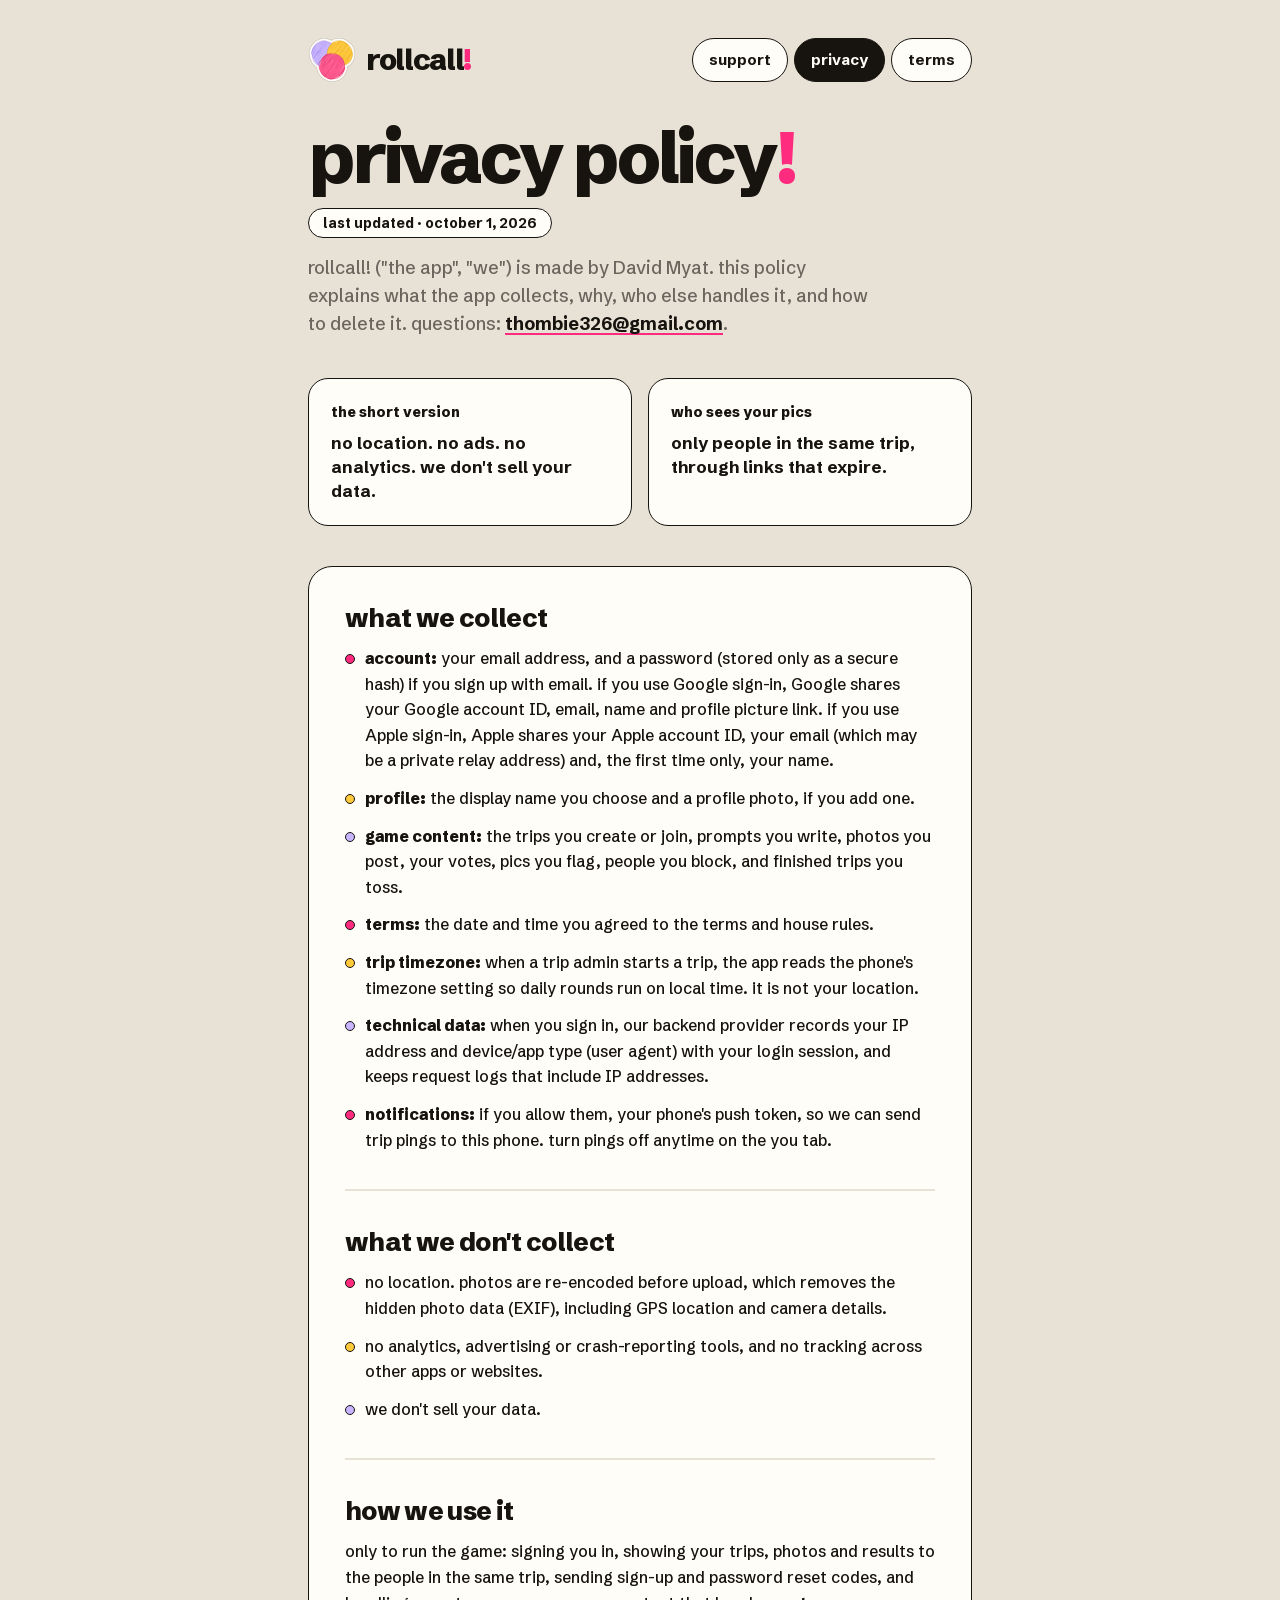
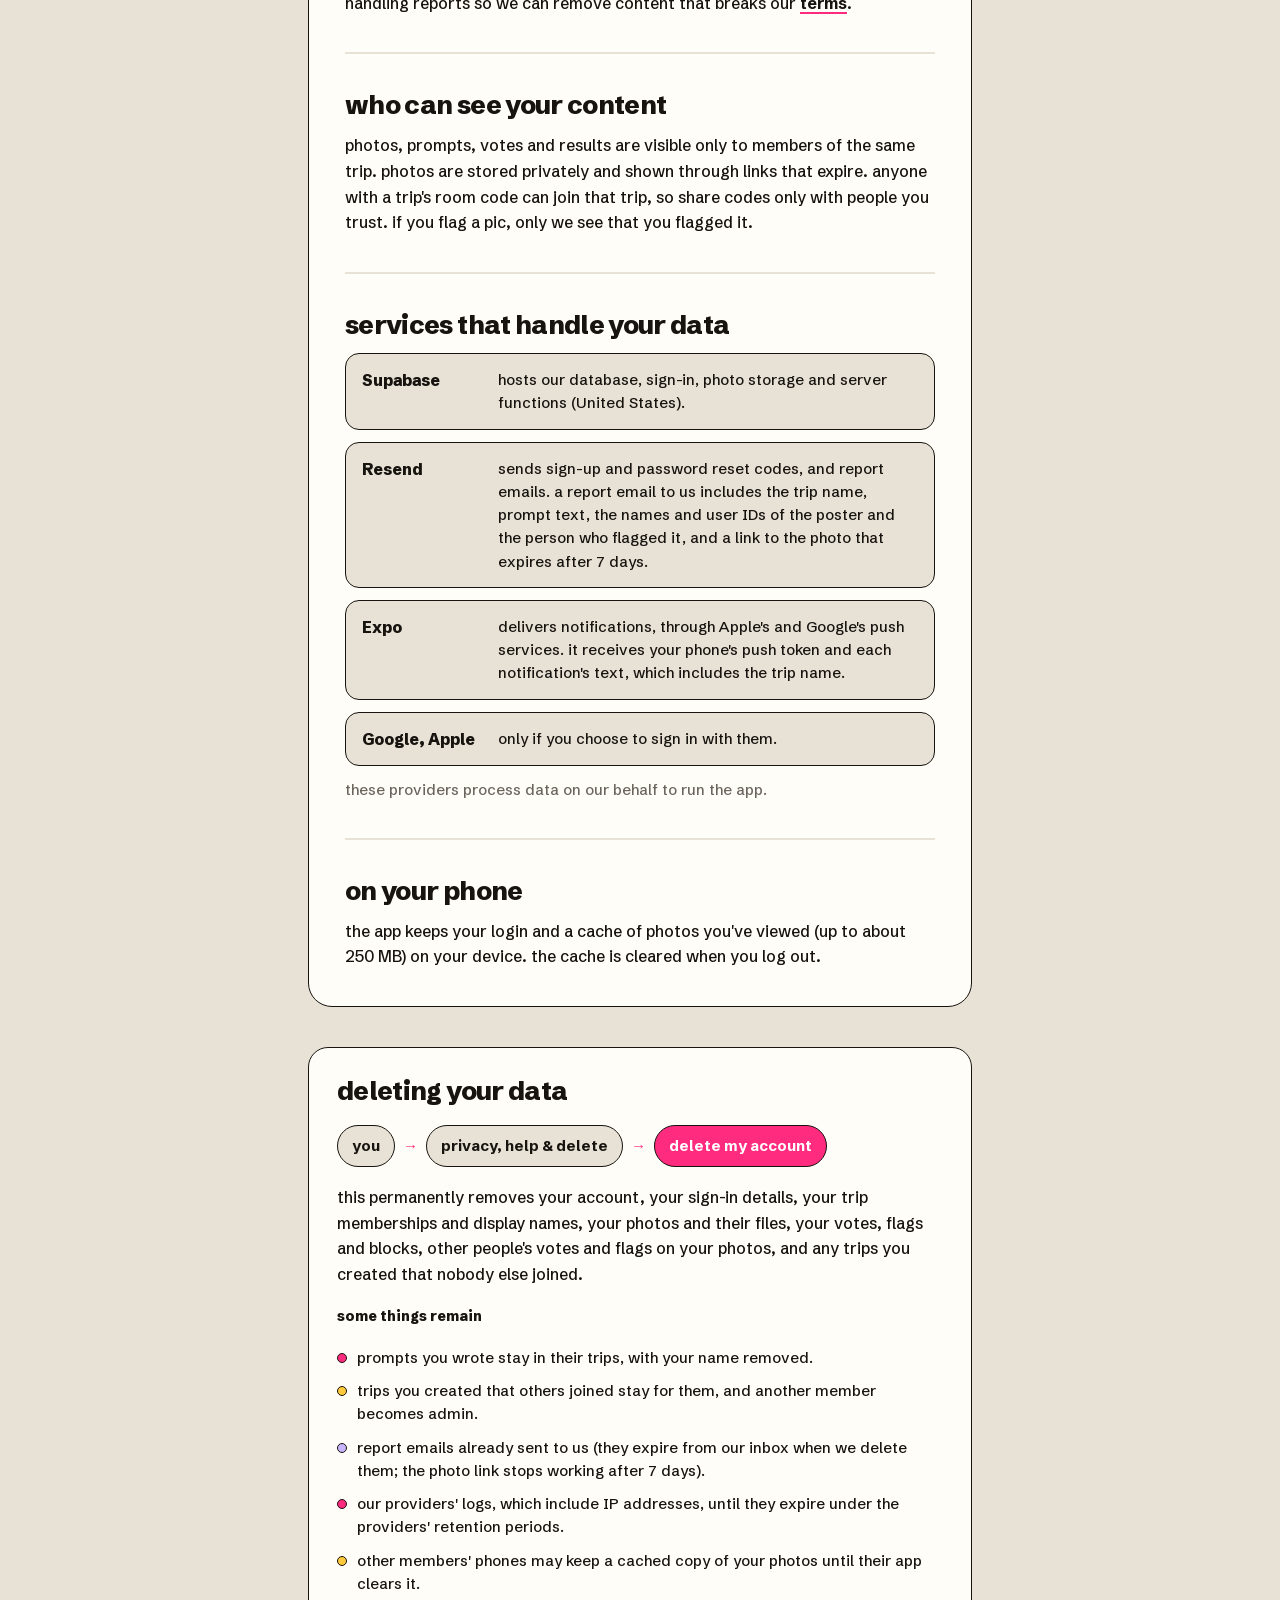
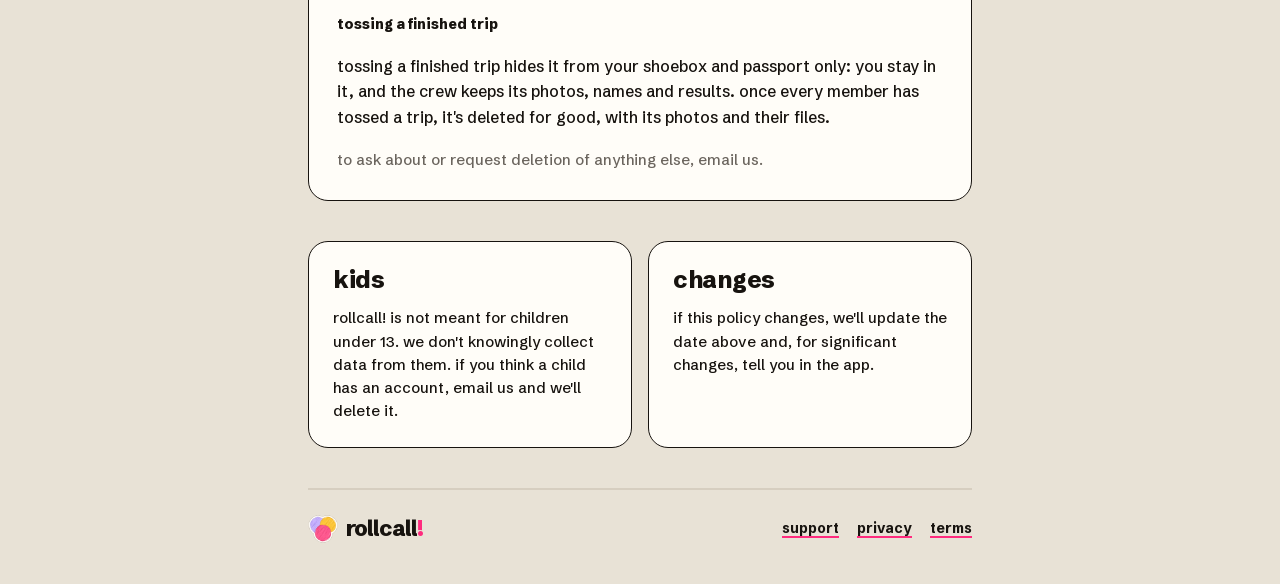
==== commit 0bee887f: "Privacy: tossing a finished trip, terms acceptance time Co-Authored-By: Claude Opus 5.5 <noreply@ant" ====
--- a/privacy.html
+++ b/privacy.html
@@ -18,7 +18,7 @@
 
   <div class="hero">
     <h1>privacy policy<span>!</span></h1>
-    <span class="pill">last updated · september 29, 2026</span>
+    <span class="pill">last updated · october 1, 2026</span>
     <p class="lede">rollcall! ("the app", "we") is made by David Myat. this policy explains what the app collects, why, who else handles it, and how to delete it. questions: <a href="mailto:thombie326@gmail.com">thombie326@gmail.com</a>.</p>
   </div>
 
@@ -33,7 +33,8 @@
       <ul class="dots">
         <li><strong>account:</strong> your email address, and a password (stored only as a secure hash) if you sign up with email. if you use Google sign-in, Google shares your Google account ID, email, name and profile picture link. if you use Apple sign-in, Apple shares your Apple account ID, your email (which may be a private relay address) and, the first time only, your name.</li>
         <li><strong>profile:</strong> the display name you choose and a profile photo, if you add one.</li>
-        <li><strong>game content:</strong> the trips you create or join, prompts you write, photos you post, your votes, pics you flag, and people you block.</li>
+        <li><strong>game content:</strong> the trips you create or join, prompts you write, photos you post, your votes, pics you flag, people you block, and finished trips you toss.</li>
+        <li><strong>terms:</strong> the date and time you agreed to the terms and house rules.</li>
         <li><strong>trip timezone:</strong> when a trip admin starts a trip, the app reads the phone's timezone setting so daily rounds run on local time. it is not your location.</li>
         <li><strong>technical data:</strong> when you sign in, our backend provider records your IP address and device/app type (user agent) with your login session, and keeps request logs that include IP addresses.</li>
         <li><strong>notifications:</strong> if you allow them, your phone's push token, so we can send trip pings to this phone. turn pings off anytime on the you tab.</li>
@@ -86,6 +87,8 @@
       <li>our providers' logs, which include IP addresses, until they expire under the providers' retention periods.</li>
       <li>other members' phones may keep a cached copy of your photos until their app clears it.</li>
     </ul>
+    <h4>tossing a finished trip</h4>
+    <p>tossing a finished trip hides it from your shoebox and passport only: you stay in it, and the crew keeps its photos, names and results. once every member has tossed a trip, it's deleted for good, with its photos and their files.</p>
     <p class="small mid">to ask about or request deletion of anything else, email us.</p>
   </section>
 
